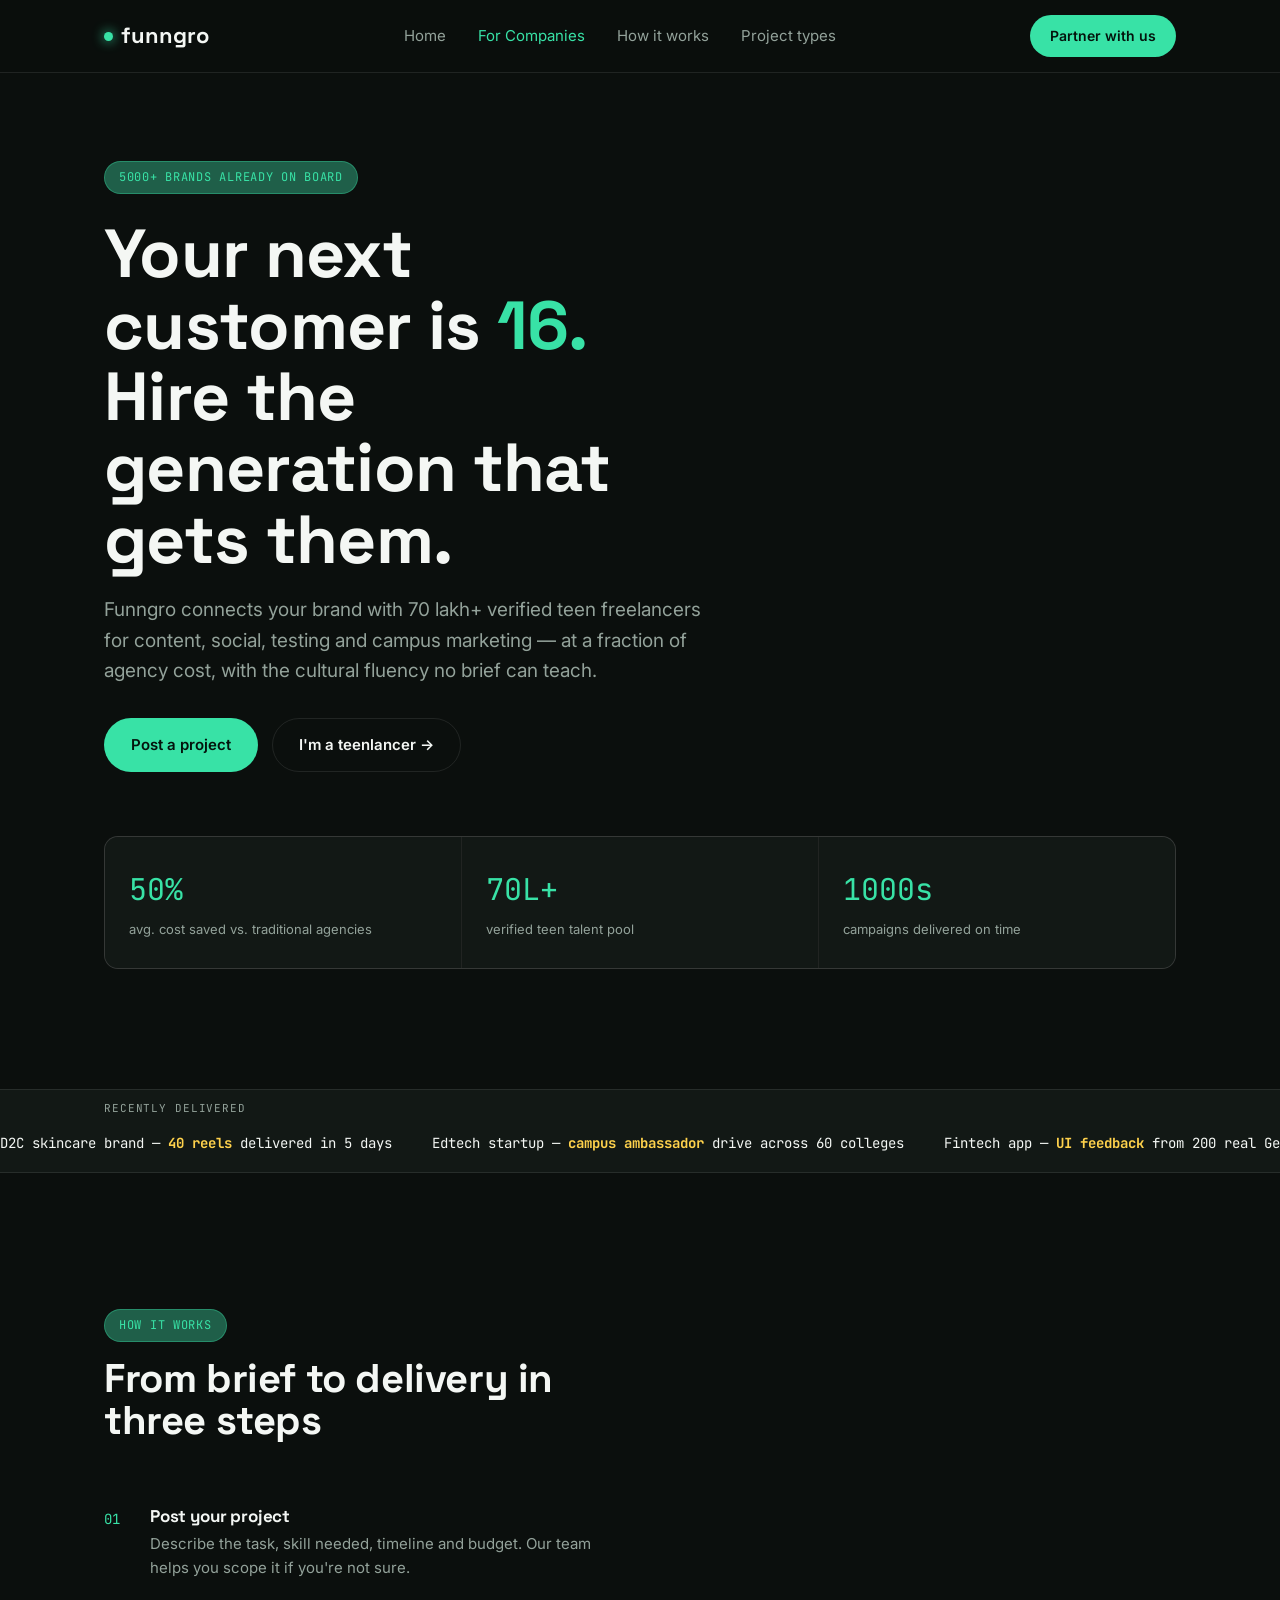
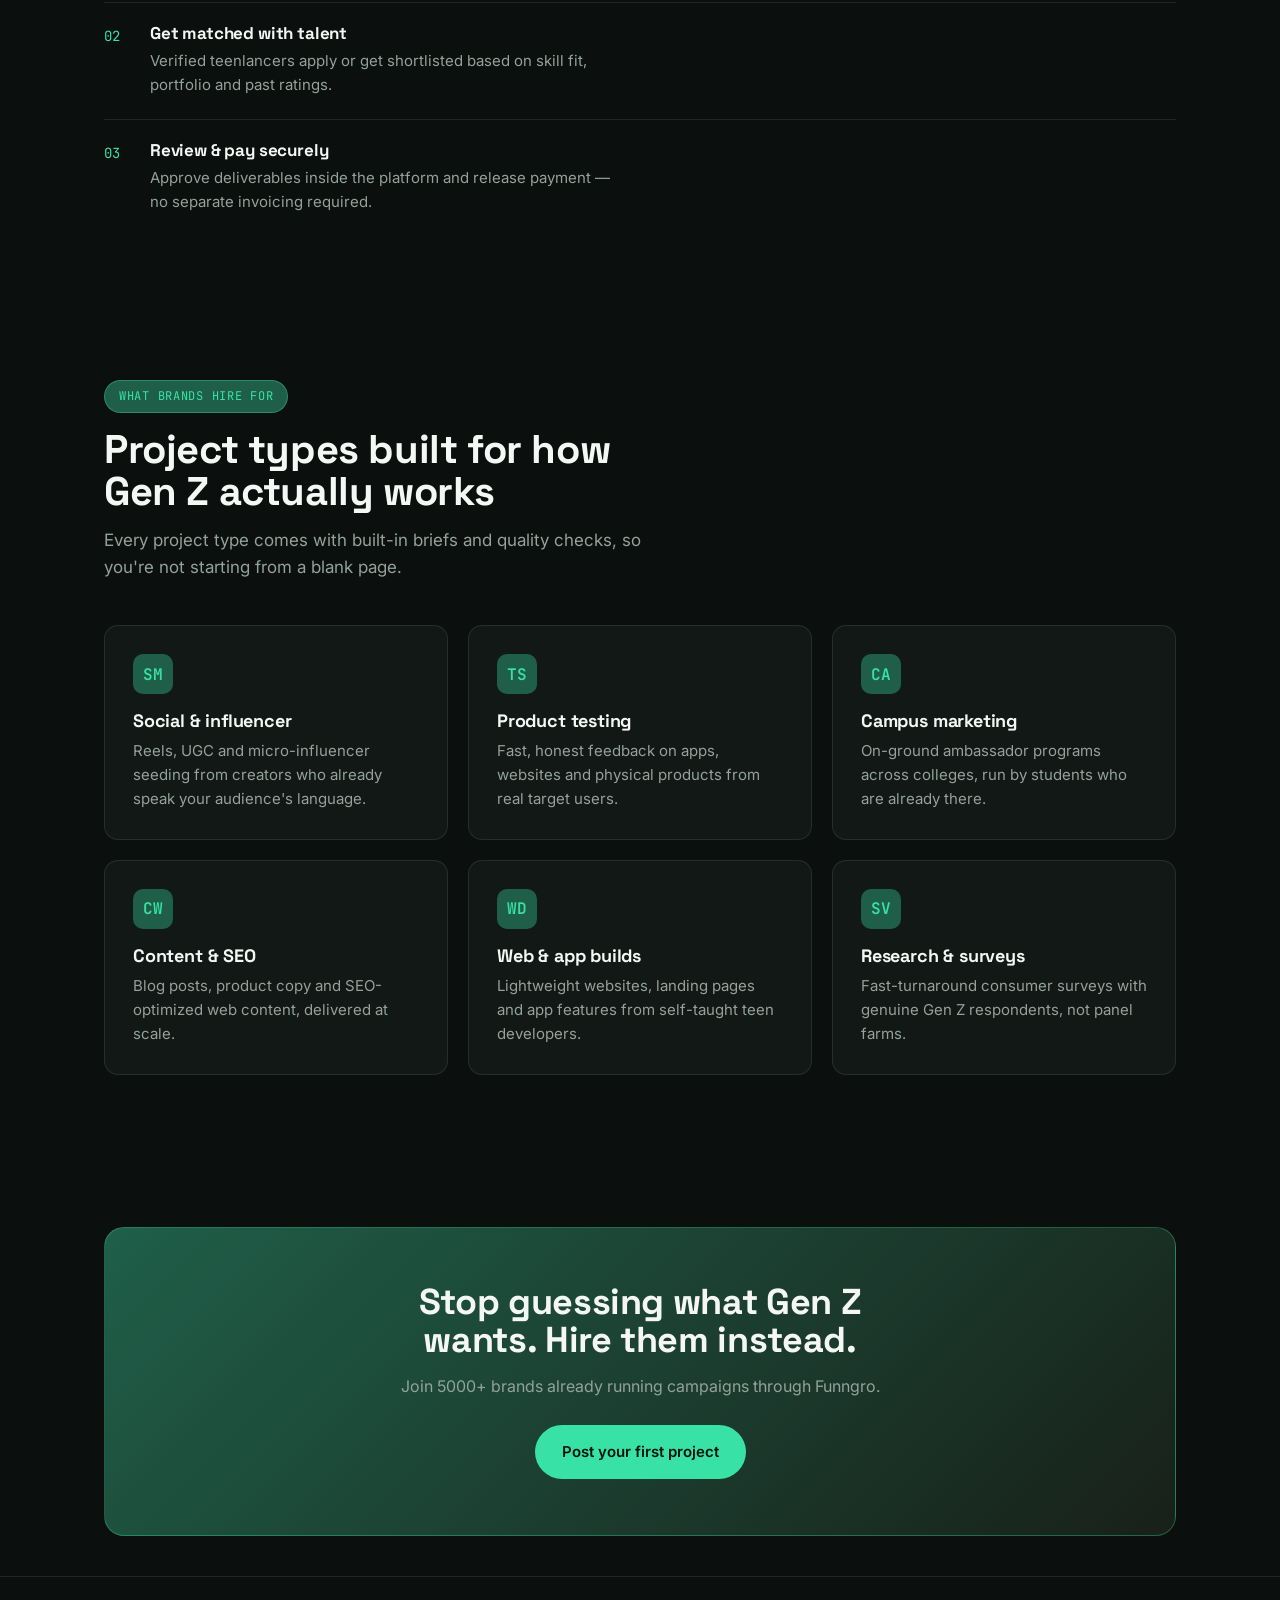
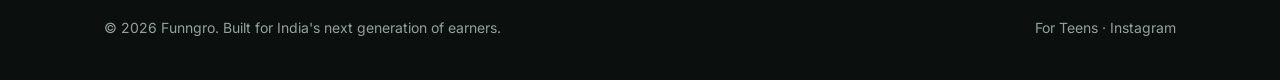
==== companies.html @ 90f95296 "Add files via upload" ====
<!DOCTYPE html>
<html lang="en">
<head>
<meta charset="UTF-8">
<meta name="viewport" content="width=device-width, initial-scale=1.0">
<title>Funngro for Companies — Hire India's Gen Z Teenlancers</title>
<meta name="description" content="Reach India's Gen Z through Funngro's network of 70 lakh+ verified teen freelancers. Cost-effective content, social media, testing and campus marketing at scale.">
<meta name="keywords" content="hire gen z, teen freelancers india, brand campaigns for teens, funngro for companies, teenlancer marketplace">
<link rel="canonical" href="https://funngro.com/company">
<link rel="stylesheet" href="style.css">
</head>
<body>

<nav class="nav">
  <div class="wrap">
    <div class="logo"><span class="dot"></span>funngro</div>
    <div class="nav-links">
      <a href="index.html">Home</a>
      <a href="companies.html" class="active">For Companies</a>
      <a href="#how">How it works</a>
      <a href="#categories">Project types</a>
    </div>
    <a href="#" class="nav-cta">Partner with us</a>
  </div>
</nav>

<header class="hero">
  <div class="wrap">
    <span class="eyebrow">5000+ brands already on board</span>
    <h1>Your next customer is <em>16.</em><br>Hire the generation that gets them.</h1>
    <p class="lede">Funngro connects your brand with 70 lakh+ verified teen freelancers for content, social, testing and campus marketing — at a fraction of agency cost, with the cultural fluency no brief can teach.</p>
    <div class="hero-actions">
      <a href="#" class="btn btn-primary">Post a project</a>
      <a href="index.html" class="btn btn-ghost">I'm a teenlancer →</a>
    </div>

    <div class="stats">
      <div class="stat"><div class="num">50%</div><div class="label">avg. cost saved vs. traditional agencies</div></div>
      <div class="stat"><div class="num">70L+</div><div class="label">verified teen talent pool</div></div>
      <div class="stat"><div class="num">1000s</div><div class="label">campaigns delivered on time</div></div>
    </div>
  </div>
</header>

<section class="ticker-shell">
  <p class="ticker-label wrap">Recently delivered</p>
  <div class="ticker">
    <span>D2C skincare brand — <b>40 reels</b> delivered in 5 days</span>
    <span>Edtech startup — <b>campus ambassador</b> drive across 60 colleges</span>
    <span>Fintech app — <b>UI feedback</b> from 200 real Gen Z testers</span>
    <span>Fashion label — <b>SEO content</b> for 30 product pages</span>
    <span>Gaming app — <b>influencer seeding</b> across 15 micro-creators</span>
    <span>D2C skincare brand — <b>40 reels</b> delivered in 5 days</span>
    <span>Edtech startup — <b>campus ambassador</b> drive across 60 colleges</span>
    <span>Fintech app — <b>UI feedback</b> from 200 real Gen Z testers</span>
    <span>Fashion label — <b>SEO content</b> for 30 product pages</span>
    <span>Gaming app — <b>influencer seeding</b> across 15 micro-creators</span>
  </div>
</section>

<section class="section" id="how">
  <div class="wrap">
    <div class="section-head">
      <span class="eyebrow">How it works</span>
      <h2>From brief to delivery in three steps</h2>
    </div>
    <div class="step">
      <div class="n">01</div>
      <div><h3>Post your project</h3><p>Describe the task, skill needed, timeline and budget. Our team helps you scope it if you're not sure.</p></div>
    </div>
    <div class="step">
      <div class="n">02</div>
      <div><h3>Get matched with talent</h3><p>Verified teenlancers apply or get shortlisted based on skill fit, portfolio and past ratings.</p></div>
    </div>
    <div class="step">
      <div class="n">03</div>
      <div><h3>Review & pay securely</h3><p>Approve deliverables inside the platform and release payment — no separate invoicing required.</p></div>
    </div>
  </div>
</section>

<section class="section" id="categories">
  <div class="wrap">
    <div class="section-head">
      <span class="eyebrow">What brands hire for</span>
      <h2>Project types built for how Gen Z actually works</h2>
      <p>Every project type comes with built-in briefs and quality checks, so you're not starting from a blank page.</p>
    </div>
    <div class="grid-3">
      <div class="card"><div class="icon">SM</div><h3>Social & influencer</h3><p>Reels, UGC and micro-influencer seeding from creators who already speak your audience's language.</p></div>
      <div class="card"><div class="icon">TS</div><h3>Product testing</h3><p>Fast, honest feedback on apps, websites and physical products from real target users.</p></div>
      <div class="card"><div class="icon">CA</div><h3>Campus marketing</h3><p>On-ground ambassador programs across colleges, run by students who are already there.</p></div>
      <div class="card"><div class="icon">CW</div><h3>Content & SEO</h3><p>Blog posts, product copy and SEO-optimized web content, delivered at scale.</p></div>
      <div class="card"><div class="icon">WD</div><h3>Web & app builds</h3><p>Lightweight websites, landing pages and app features from self-taught teen developers.</p></div>
      <div class="card"><div class="icon">SV</div><h3>Research & surveys</h3><p>Fast-turnaround consumer surveys with genuine Gen Z respondents, not panel farms.</p></div>
    </div>
  </div>
</section>

<div class="wrap">
  <div class="cta-band">
    <h2>Stop guessing what Gen Z wants. Hire them instead.</h2>
    <p>Join 5000+ brands already running campaigns through Funngro.</p>
    <a href="#" class="btn btn-primary">Post your first project</a>
  </div>
</div>

<footer>
  <div class="wrap">
    <div>© 2026 Funngro. Built for India's next generation of earners.</div>
    <div><a href="index.html">For Teens</a> · <a href="https://www.instagram.com/funngro/">Instagram</a></div>
  </div>
</footer>

</body>
</html>
---- style.css ----
/* ============================================
   Funngro — Design tokens
   Base: #0B0F0D matches Funngro's own theme-color
   Accents: mint (earn), coral (energy), yellow (highlight)
   ============================================ */

@import url('https://fonts.googleapis.com/css2?family=Space+Grotesk:wght@500;700&family=Inter:wght@400;500;600&family=JetBrains+Mono:wght@500&display=swap');

:root{
  --bg:            #0B0F0D;
  --bg-elev:       #121815;
  --bg-elev-2:     #182019;
  --border:        rgba(255,255,255,0.09);
  --text:          #F4F7F4;
  --text-dim:      #93A29A;

  --mint:          #38E2A6;
  --mint-dim:      #1F5F49;
  --coral:         #FF6B4E;
  --yellow:        #FFD24C;

  --radius:        14px;
  --max:           1120px;
}

*{ box-sizing:border-box; margin:0; padding:0; }

html{ scroll-behavior:smooth; }

body{
  background:var(--bg);
  color:var(--text);
  font-family:'Inter', sans-serif;
  font-size:16px;
  line-height:1.6;
  -webkit-font-smoothing:antialiased;
}

h1,h2,h3, .display{
  font-family:'Space Grotesk', sans-serif;
  font-weight:700;
  letter-spacing:-0.01em;
  line-height:1.05;
}

.mono{
  font-family:'JetBrains Mono', monospace;
}

a{ color:inherit; text-decoration:none; }

img, svg{ display:block; max-width:100%; }

.wrap{
  max-width:var(--max);
  margin:0 auto;
  padding:0 24px;
}

/* focus visibility */
a:focus-visible, button:focus-visible{
  outline:2px solid var(--mint);
  outline-offset:3px;
}

/* -------- Nav -------- */
.nav{
  position:sticky; top:0; z-index:50;
  background:rgba(11,15,13,0.85);
  backdrop-filter:blur(10px);
  border-bottom:1px solid var(--border);
}
.nav .wrap{
  display:flex; align-items:center; justify-content:space-between;
  height:72px;
}
.logo{
  font-family:'Space Grotesk'; font-weight:700; font-size:22px;
  display:flex; align-items:center; gap:8px;
}
.logo .dot{
  width:9px; height:9px; border-radius:50%;
  background:var(--mint);
  box-shadow:0 0 12px var(--mint);
}
.nav-links{ display:flex; gap:32px; font-size:15px; color:var(--text-dim); }
.nav-links a:hover{ color:var(--text); }
.nav-links a.active{ color:var(--mint); }
.nav-cta{
  background:var(--mint); color:#04140D;
  font-weight:600; font-size:14px;
  padding:10px 20px; border-radius:999px;
}

/* -------- Hero -------- */
.hero{ padding:88px 0 56px; position:relative; overflow:hidden; }
.eyebrow{
  display:inline-flex; align-items:center; gap:8px;
  font-family:'JetBrains Mono'; font-size:12px; letter-spacing:0.06em;
  text-transform:uppercase; color:var(--mint);
  background:var(--mint-dim); border:1px solid rgba(56,226,166,0.35);
  padding:6px 14px; border-radius:999px; margin-bottom:24px;
}
.hero h1{
  font-size:clamp(38px, 6vw, 68px);
  max-width:14ch;
}
.hero h1 em{
  font-style:normal; color:var(--mint);
}
.hero p.lede{
  margin-top:20px; max-width:52ch;
  font-size:19px; color:var(--text-dim);
}
.hero-actions{ display:flex; gap:14px; margin-top:32px; flex-wrap:wrap; }
.btn{
  display:inline-flex; align-items:center; gap:8px;
  font-weight:600; font-size:15px;
  padding:14px 26px; border-radius:999px;
  border:1px solid transparent;
}
.btn-primary{ background:var(--mint); color:#04140D; }
.btn-ghost{ border-color:var(--border); color:var(--text); }
.btn-ghost:hover{ border-color:var(--mint); }

/* -------- Stat strip -------- */
.stats{
  display:grid; grid-template-columns:repeat(3,1fr);
  gap:1px; background:var(--border);
  border:1px solid var(--border); border-radius:var(--radius);
  overflow:hidden; margin-top:64px;
}
.stat{ background:var(--bg-elev); padding:28px 24px; }
.stat .num{ font-family:'JetBrains Mono'; font-size:30px; color:var(--mint); }
.stat .label{ font-size:13px; color:var(--text-dim); margin-top:6px; }

/* -------- Ticker (signature element) -------- */
.ticker-shell{
  border-top:1px solid var(--border);
  border-bottom:1px solid var(--border);
  background:var(--bg-elev);
  overflow:hidden; margin:64px 0;
}
.ticker-label{
  font-family:'JetBrains Mono'; font-size:11px; letter-spacing:0.08em;
  color:var(--text-dim); text-transform:uppercase;
  padding:10px 24px 0;
}
.ticker{
  display:flex; gap:40px; white-space:nowrap;
  padding:14px 0 18px;
  animation:scroll 26s linear infinite;
  width:max-content;
}
.ticker span{
  font-family:'JetBrains Mono'; font-size:14px; color:var(--text);
}
.ticker span b{ color:var(--yellow); }
@keyframes scroll{
  from{ transform:translateX(0); }
  to{ transform:translateX(-50%); }
}
@media (prefers-reduced-motion: reduce){
  .ticker{ animation:none; overflow-x:auto; }
}

/* -------- Sections -------- */
.section{ padding:72px 0; }
.section-head{ max-width:56ch; margin-bottom:44px; }
.section-head .eyebrow{ margin-bottom:16px; }
.section-head h2{ font-size:clamp(28px,3.6vw,40px); }
.section-head p{ color:var(--text-dim); margin-top:14px; font-size:17px; }

.grid-3{ display:grid; grid-template-columns:repeat(3,1fr); gap:20px; }
.grid-2{ display:grid; grid-template-columns:repeat(2,1fr); gap:20px; }

.card{
  background:var(--bg-elev);
  border:1px solid var(--border);
  border-radius:var(--radius);
  padding:28px;
}
.card .icon{
  width:40px; height:40px; border-radius:10px;
  background:var(--mint-dim); color:var(--mint);
  display:flex; align-items:center; justify-content:center;
  font-family:'JetBrains Mono'; font-weight:600; margin-bottom:18px;
}
.card h3{ font-size:18px; margin-bottom:8px; }
.card p{ color:var(--text-dim); font-size:15px; }

.step{
  display:flex; gap:18px; padding:22px 0;
  border-bottom:1px solid var(--border);
}
.step:last-child{ border-bottom:none; }
.step .n{
  font-family:'JetBrains Mono'; color:var(--mint);
  font-size:14px; min-width:28px;
}
.step h3{ font-size:17px; margin-bottom:6px; }
.step p{ color:var(--text-dim); font-size:15px; max-width:52ch; }

.cta-band{
  background:linear-gradient(135deg, var(--mint-dim), var(--bg-elev-2));
  border:1px solid rgba(56,226,166,0.3);
  border-radius:20px;
  padding:56px 40px;
  text-align:center;
  margin:80px 0 40px;
}
.cta-band h2{ font-size:clamp(26px,3.4vw,36px); max-width:22ch; margin:0 auto; }
.cta-band p{ color:var(--text-dim); margin-top:14px; }
.cta-band .btn{ margin-top:26px; }

footer{
  border-top:1px solid var(--border);
  padding:40px 0; color:var(--text-dim); font-size:14px;
}
footer .wrap{ display:flex; justify-content:space-between; flex-wrap:wrap; gap:16px; }
footer a:hover{ color:var(--mint); }

@media (max-width:800px){
  .nav-links{ display:none; }
  .stats{ grid-template-columns:1fr; }
  .grid-3{ grid-template-columns:1fr; }
  .grid-2{ grid-template-columns:1fr; }
  footer .wrap{ flex-direction:column; }
}
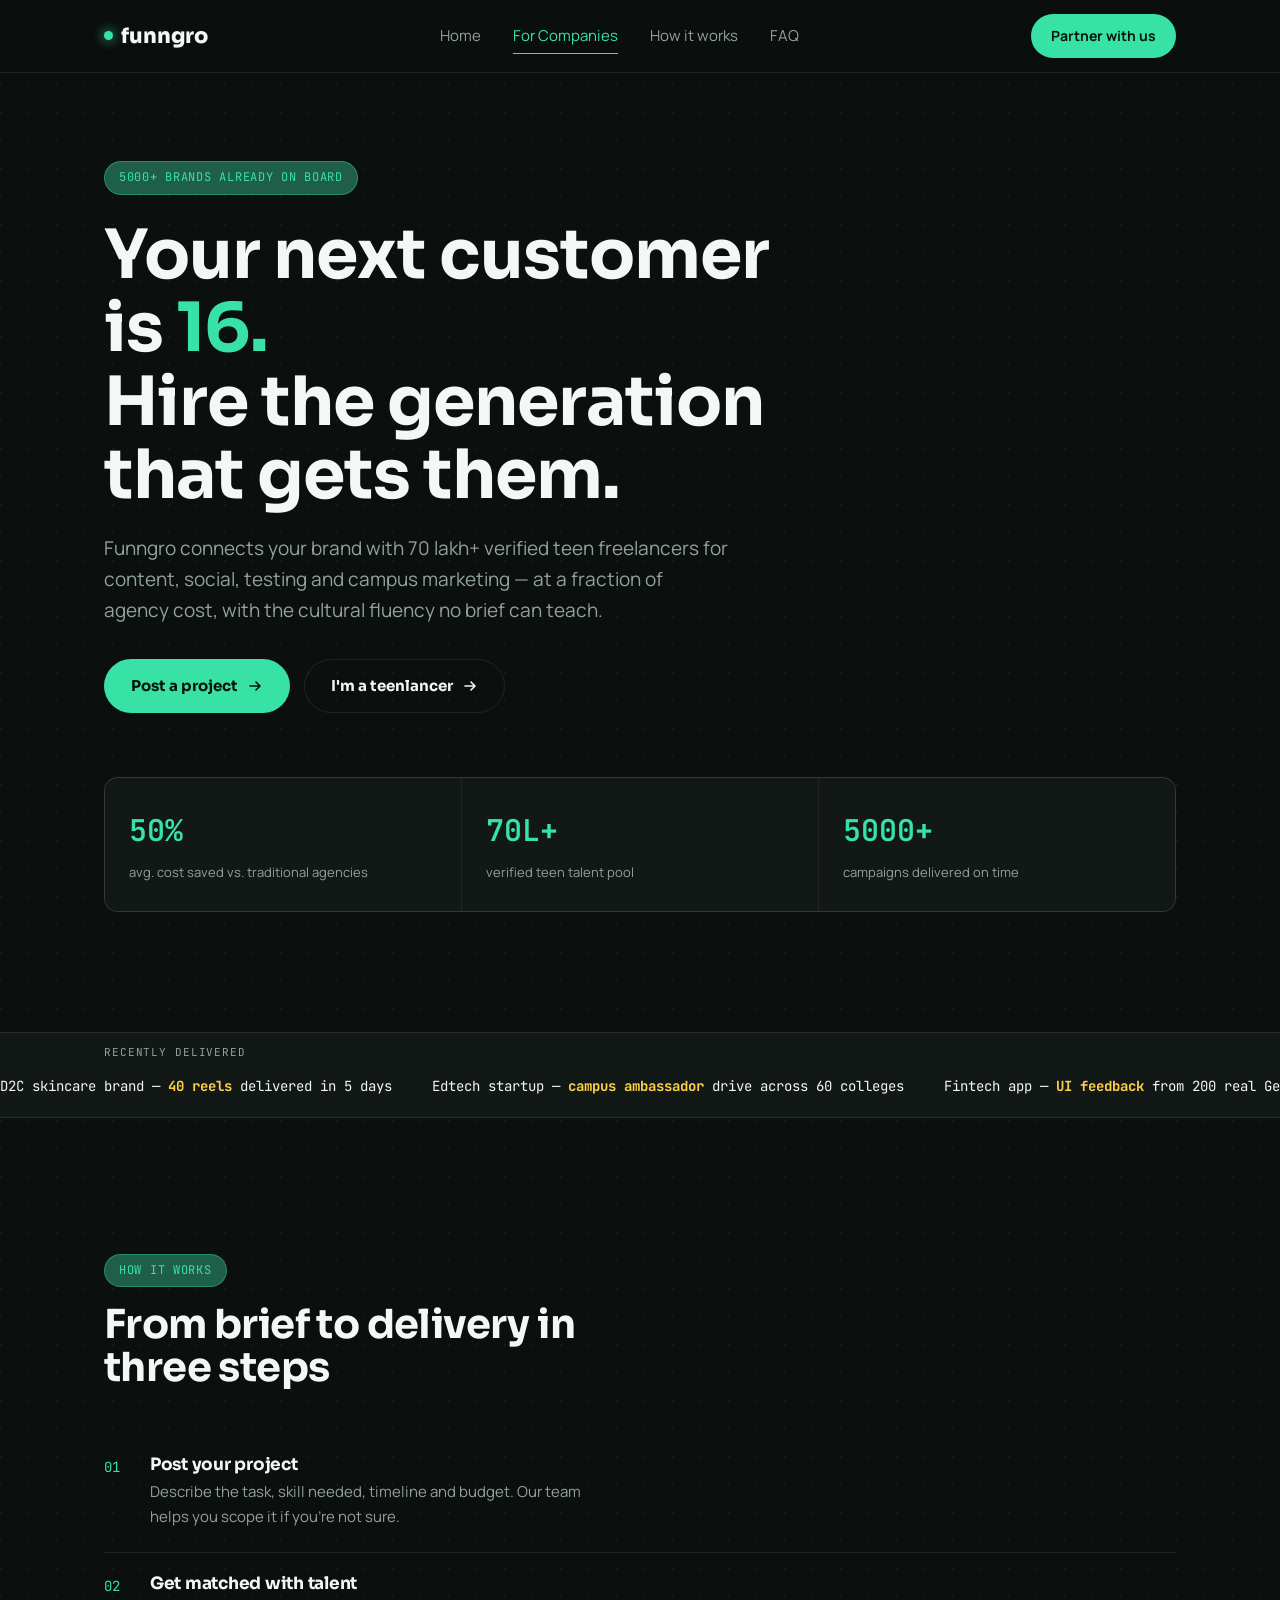
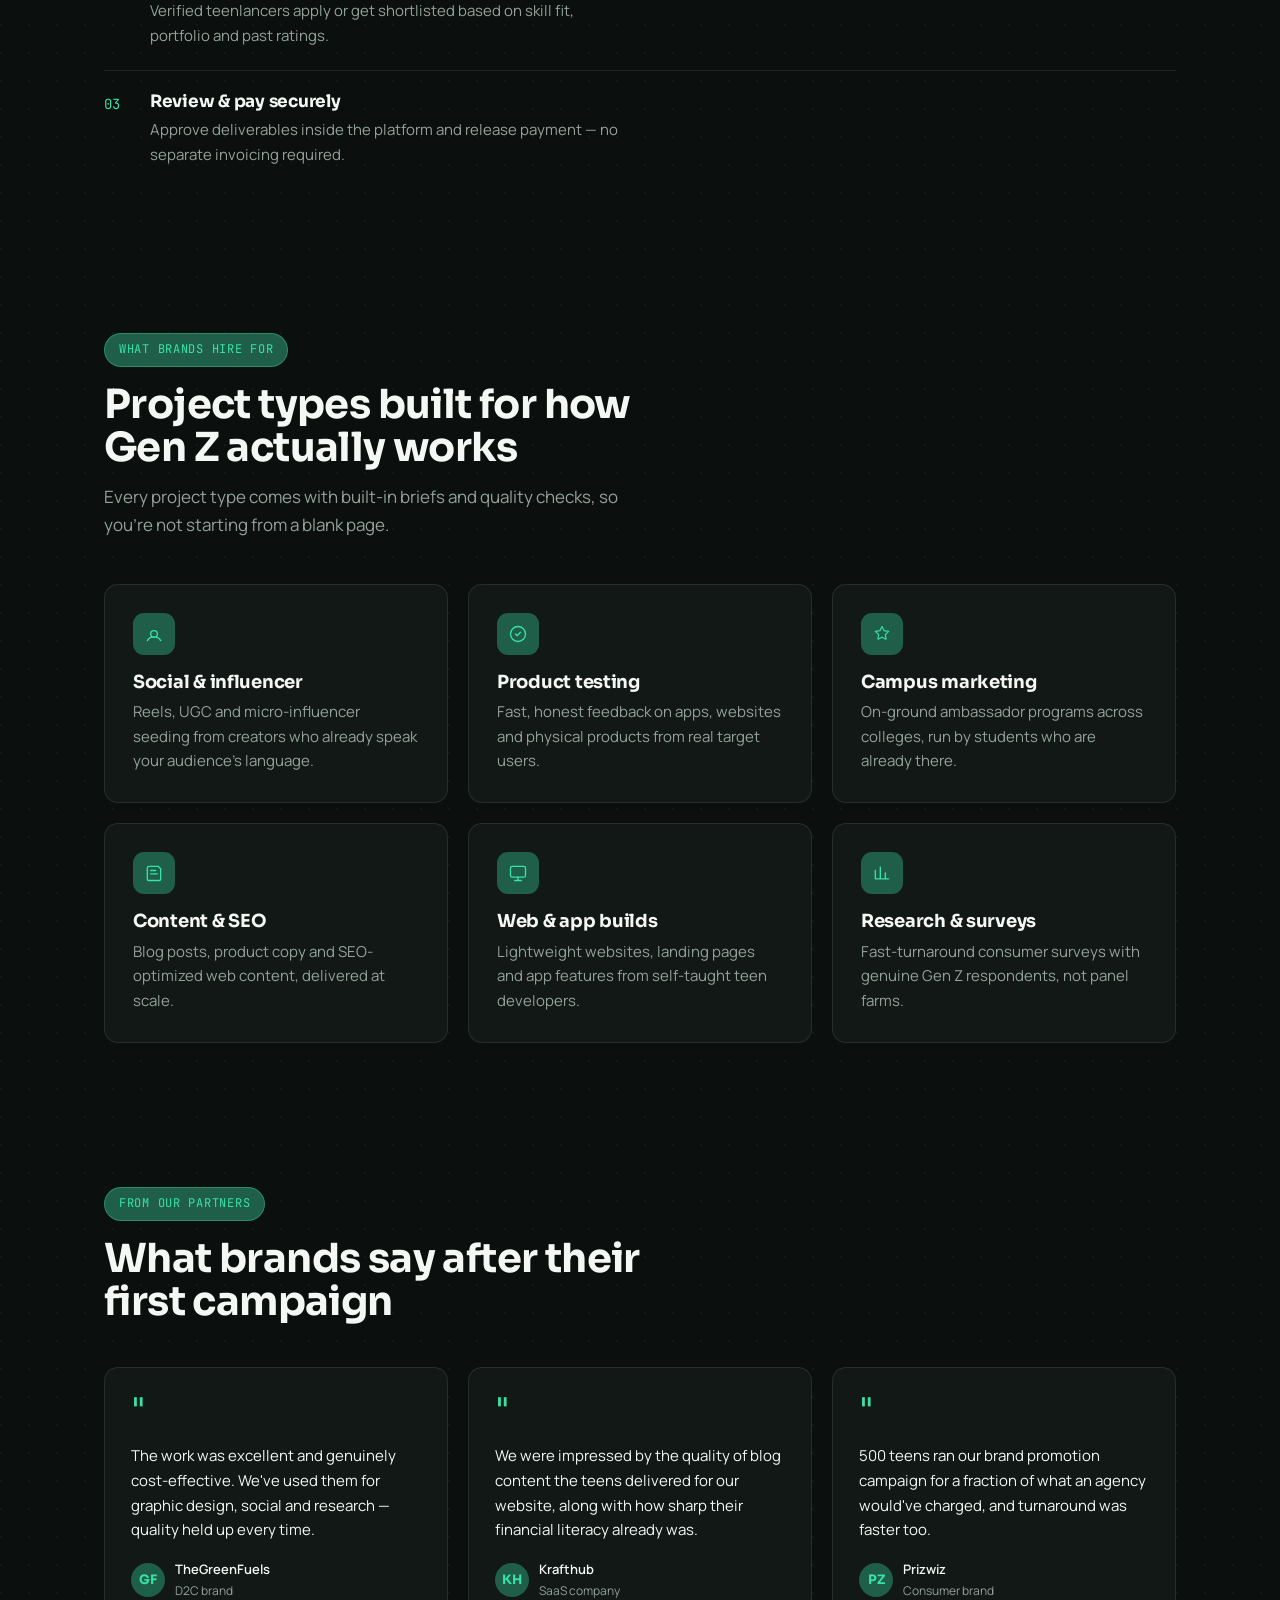
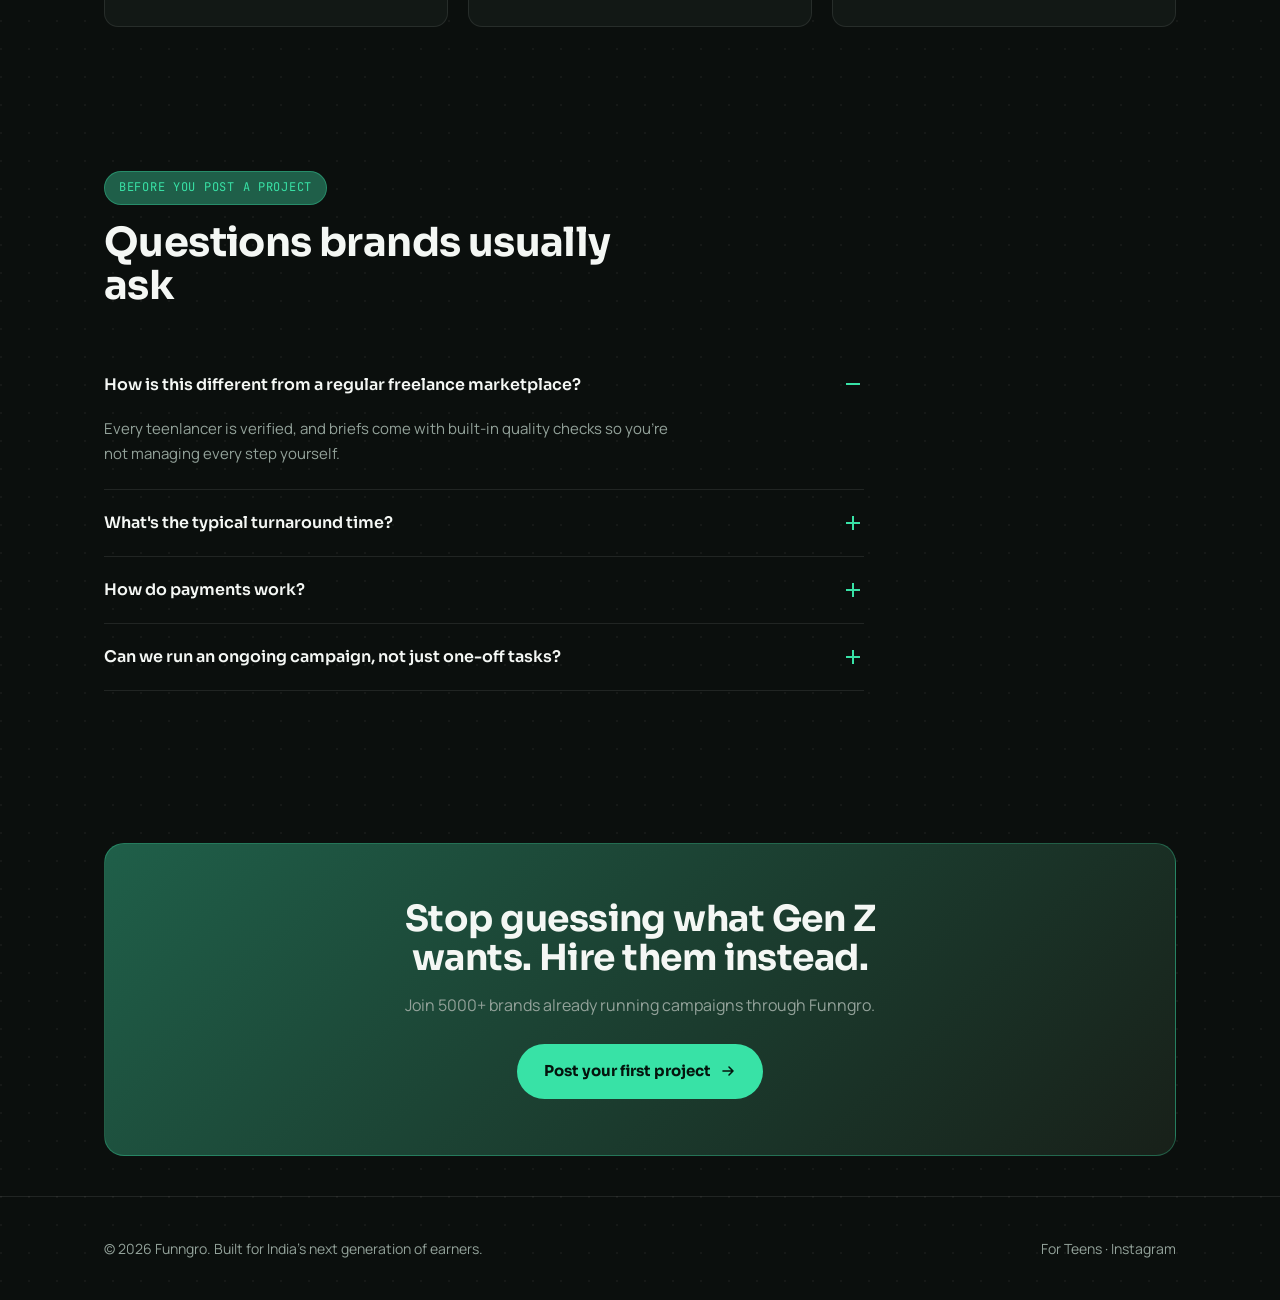
==== commit dd7ff75d: "Add files via upload" ====
--- a/companies.html
+++ b/companies.html
@@ -18,26 +18,35 @@
       <a href="index.html">Home</a>
       <a href="companies.html" class="active">For Companies</a>
       <a href="#how">How it works</a>
-      <a href="#categories">Project types</a>
+      <a href="#faq">FAQ</a>
     </div>
-    <a href="#" class="nav-cta">Partner with us</a>
+    <div style="display:flex; align-items:center; gap:6px;">
+      <a href="#" class="nav-cta">Partner with us</a>
+      <button class="nav-toggle" aria-label="Toggle menu" aria-expanded="false"><span></span><span></span><span></span></button>
+    </div>
+  </div>
+  <div class="nav-mobile">
+    <a href="index.html">Home</a>
+    <a href="companies.html" class="active">For Companies</a>
+    <a href="#how">How it works</a>
+    <a href="#faq">FAQ</a>
   </div>
 </nav>
 
 <header class="hero">
   <div class="wrap">
-    <span class="eyebrow">5000+ brands already on board</span>
-    <h1>Your next customer is <em>16.</em><br>Hire the generation that gets them.</h1>
-    <p class="lede">Funngro connects your brand with 70 lakh+ verified teen freelancers for content, social, testing and campus marketing — at a fraction of agency cost, with the cultural fluency no brief can teach.</p>
-    <div class="hero-actions">
-      <a href="#" class="btn btn-primary">Post a project</a>
-      <a href="index.html" class="btn btn-ghost">I'm a teenlancer →</a>
+    <span class="eyebrow reveal in">5000+ brands already on board</span>
+    <h1 class="reveal in">Your next customer is <em>16.</em><br>Hire the generation that gets them.</h1>
+    <p class="lede reveal in">Funngro connects your brand with 70 lakh+ verified teen freelancers for content, social, testing and campus marketing — at a fraction of agency cost, with the cultural fluency no brief can teach.</p>
+    <div class="hero-actions reveal in">
+      <a href="#" class="btn btn-primary">Post a project <svg viewBox="0 0 16 16" fill="none"><path d="M3 8h10M9 4l4 4-4 4" stroke="currentColor" stroke-width="1.6" stroke-linecap="round" stroke-linejoin="round"/></svg></a>
+      <a href="index.html" class="btn btn-ghost">I'm a teenlancer <svg viewBox="0 0 16 16" fill="none"><path d="M3 8h10M9 4l4 4-4 4" stroke="currentColor" stroke-width="1.6" stroke-linecap="round" stroke-linejoin="round"/></svg></a>
     </div>
 
-    <div class="stats">
-      <div class="stat"><div class="num">50%</div><div class="label">avg. cost saved vs. traditional agencies</div></div>
-      <div class="stat"><div class="num">70L+</div><div class="label">verified teen talent pool</div></div>
-      <div class="stat"><div class="num">1000s</div><div class="label">campaigns delivered on time</div></div>
+    <div class="stats reveal">
+      <div class="stat"><div class="num"><span data-count="50">0</span>%</div><div class="label">avg. cost saved vs. traditional agencies</div></div>
+      <div class="stat"><div class="num"><span data-count="70">0</span>L+</div><div class="label">verified teen talent pool</div></div>
+      <div class="stat"><div class="num"><span data-count="5000">0</span>+</div><div class="label">campaigns delivered on time</div></div>
     </div>
   </div>
 </header>
@@ -60,19 +69,19 @@
 
 <section class="section" id="how">
   <div class="wrap">
-    <div class="section-head">
+    <div class="section-head reveal">
       <span class="eyebrow">How it works</span>
       <h2>From brief to delivery in three steps</h2>
     </div>
-    <div class="step">
+    <div class="step reveal">
       <div class="n">01</div>
       <div><h3>Post your project</h3><p>Describe the task, skill needed, timeline and budget. Our team helps you scope it if you're not sure.</p></div>
     </div>
-    <div class="step">
+    <div class="step reveal">
       <div class="n">02</div>
       <div><h3>Get matched with talent</h3><p>Verified teenlancers apply or get shortlisted based on skill fit, portfolio and past ratings.</p></div>
     </div>
-    <div class="step">
+    <div class="step reveal">
       <div class="n">03</div>
       <div><h3>Review & pay securely</h3><p>Approve deliverables inside the platform and release payment — no separate invoicing required.</p></div>
     </div>
@@ -81,27 +90,98 @@
 
 <section class="section" id="categories">
   <div class="wrap">
-    <div class="section-head">
+    <div class="section-head reveal">
       <span class="eyebrow">What brands hire for</span>
       <h2>Project types built for how Gen Z actually works</h2>
       <p>Every project type comes with built-in briefs and quality checks, so you're not starting from a blank page.</p>
     </div>
     <div class="grid-3">
-      <div class="card"><div class="icon">SM</div><h3>Social & influencer</h3><p>Reels, UGC and micro-influencer seeding from creators who already speak your audience's language.</p></div>
-      <div class="card"><div class="icon">TS</div><h3>Product testing</h3><p>Fast, honest feedback on apps, websites and physical products from real target users.</p></div>
-      <div class="card"><div class="icon">CA</div><h3>Campus marketing</h3><p>On-ground ambassador programs across colleges, run by students who are already there.</p></div>
-      <div class="card"><div class="icon">CW</div><h3>Content & SEO</h3><p>Blog posts, product copy and SEO-optimized web content, delivered at scale.</p></div>
-      <div class="card"><div class="icon">WD</div><h3>Web & app builds</h3><p>Lightweight websites, landing pages and app features from self-taught teen developers.</p></div>
-      <div class="card"><div class="icon">SV</div><h3>Research & surveys</h3><p>Fast-turnaround consumer surveys with genuine Gen Z respondents, not panel farms.</p></div>
+      <div class="card reveal">
+        <div class="icon"><svg viewBox="0 0 24 24" fill="none"><path d="M8 12a4 4 0 118 0 4 4 0 01-8 0zM4 20c1.5-3 4-4.5 8-4.5s6.5 1.5 8 4.5" stroke="currentColor" stroke-width="1.6" stroke-linecap="round" stroke-linejoin="round"/></svg></div>
+        <h3>Social & influencer</h3><p>Reels, UGC and micro-influencer seeding from creators who already speak your audience's language.</p>
+      </div>
+      <div class="card reveal">
+        <div class="icon"><svg viewBox="0 0 24 24" fill="none"><path d="M9 12l2 2 4-4" stroke="currentColor" stroke-width="1.6" stroke-linecap="round" stroke-linejoin="round"/><circle cx="12" cy="12" r="9" stroke="currentColor" stroke-width="1.6"/></svg></div>
+        <h3>Product testing</h3><p>Fast, honest feedback on apps, websites and physical products from real target users.</p>
+      </div>
+      <div class="card reveal">
+        <div class="icon"><svg viewBox="0 0 24 24" fill="none"><path d="M12 3l2.5 5 5.5.8-4 4 .9 5.4L12 15.8 7.1 18.2 8 12.8l-4-4 5.5-.8L12 3z" stroke="currentColor" stroke-width="1.4" stroke-linejoin="round"/></svg></div>
+        <h3>Campus marketing</h3><p>On-ground ambassador programs across colleges, run by students who are already there.</p>
+      </div>
+      <div class="card reveal">
+        <div class="icon"><svg viewBox="0 0 24 24" fill="none"><path d="M4 19.5V6a2 2 0 012-2h11l3 3v12.5a1.5 1.5 0 01-1.5 1.5H5.5A1.5 1.5 0 014 19.5z" stroke="currentColor" stroke-width="1.6" stroke-linejoin="round"/><path d="M8 9h6M8 13h8" stroke="currentColor" stroke-width="1.6" stroke-linecap="round"/></svg></div>
+        <h3>Content & SEO</h3><p>Blog posts, product copy and SEO-optimized web content, delivered at scale.</p>
+      </div>
+      <div class="card reveal">
+        <div class="icon"><svg viewBox="0 0 24 24" fill="none"><rect x="3" y="4" width="18" height="13" rx="2" stroke="currentColor" stroke-width="1.6"/><path d="M8 21h8M12 17v4" stroke="currentColor" stroke-width="1.6" stroke-linecap="round"/></svg></div>
+        <h3>Web & app builds</h3><p>Lightweight websites, landing pages and app features from self-taught teen developers.</p>
+      </div>
+      <div class="card reveal">
+        <div class="icon"><svg viewBox="0 0 24 24" fill="none"><path d="M4 19V9M10 19V5M16 19v-7M20 19H4" stroke="currentColor" stroke-width="1.6" stroke-linecap="round" stroke-linejoin="round"/></svg></div>
+        <h3>Research & surveys</h3><p>Fast-turnaround consumer surveys with genuine Gen Z respondents, not panel farms.</p>
+      </div>
+    </div>
+  </div>
+</section>
+
+<section class="section" id="testimonials">
+  <div class="wrap">
+    <div class="section-head reveal">
+      <span class="eyebrow">From our partners</span>
+      <h2>What brands say after their first campaign</h2>
+    </div>
+    <div class="grid-3">
+      <div class="testimonial reveal">
+        <div class="quote-mark">"</div>
+        <p class="msg">The work was excellent and genuinely cost-effective. We've used them for graphic design, social and research — quality held up every time.</p>
+        <div class="who"><div class="avatar">GF</div><div><div class="name">TheGreenFuels</div><div class="role">D2C brand</div></div></div>
+      </div>
+      <div class="testimonial reveal">
+        <div class="quote-mark">"</div>
+        <p class="msg">We were impressed by the quality of blog content the teens delivered for our website, along with how sharp their financial literacy already was.</p>
+        <div class="who"><div class="avatar">KH</div><div><div class="name">Krafthub</div><div class="role">SaaS company</div></div></div>
+      </div>
+      <div class="testimonial reveal">
+        <div class="quote-mark">"</div>
+        <p class="msg">500 teens ran our brand promotion campaign for a fraction of what an agency would've charged, and turnaround was faster too.</p>
+        <div class="who"><div class="avatar">PZ</div><div><div class="name">Prizwiz</div><div class="role">Consumer brand</div></div></div>
+      </div>
+    </div>
+  </div>
+</section>
+
+<section class="section" id="faq">
+  <div class="wrap">
+    <div class="section-head reveal">
+      <span class="eyebrow">Before you post a project</span>
+      <h2>Questions brands usually ask</h2>
+    </div>
+    <div style="max-width:760px;" class="reveal">
+      <div class="faq-item open">
+        <button class="faq-q" aria-expanded="true">How is this different from a regular freelance marketplace?<span class="plus"></span></button>
+        <div class="faq-a"><p>Every teenlancer is verified, and briefs come with built-in quality checks so you're not managing every step yourself.</p></div>
+      </div>
+      <div class="faq-item">
+        <button class="faq-q" aria-expanded="false">What's the typical turnaround time?<span class="plus"></span></button>
+        <div class="faq-a"><p>Most content and social campaigns are delivered within 3–7 days depending on scope, shown upfront when you post a project.</p></div>
+      </div>
+      <div class="faq-item">
+        <button class="faq-q" aria-expanded="false">How do payments work?<span class="plus"></span></button>
+        <div class="faq-a"><p>You review deliverables inside the platform and release payment directly — no separate invoicing process.</p></div>
+      </div>
+      <div class="faq-item">
+        <button class="faq-q" aria-expanded="false">Can we run an ongoing campaign, not just one-off tasks?<span class="plus"></span></button>
+        <div class="faq-a"><p>Yes — campus ambassador drives and recurring content programs are some of the most common project types on Funngro.</p></div>
+      </div>
     </div>
   </div>
 </section>
 
 <div class="wrap">
-  <div class="cta-band">
+  <div class="cta-band reveal">
     <h2>Stop guessing what Gen Z wants. Hire them instead.</h2>
     <p>Join 5000+ brands already running campaigns through Funngro.</p>
-    <a href="#" class="btn btn-primary">Post your first project</a>
+    <a href="#" class="btn btn-primary">Post your first project <svg viewBox="0 0 16 16" fill="none"><path d="M3 8h10M9 4l4 4-4 4" stroke="currentColor" stroke-width="1.6" stroke-linecap="round" stroke-linejoin="round"/></svg></a>
   </div>
 </div>
 
@@ -112,5 +192,6 @@
   </div>
 </footer>
 
+<script src="app.js"></script>
 </body>
 </html>
--- a/style.css
+++ b/style.css
@@ -1,10 +1,12 @@
 /* ============================================
    Funngro — Design tokens
-   Base: #0B0F0D matches Funngro's own theme-color
-   Accents: mint (earn), coral (energy), yellow (highlight)
+   Theme kept as-is per project brief: dark base
+   (#0B0F0D — Funngro's own theme-color) + mint/
+   coral/yellow accent system. Typography, texture,
+   iconography and interaction depth taken further.
    ============================================ */
 
-@import url('https://fonts.googleapis.com/css2?family=Space+Grotesk:wght@500;700&family=Inter:wght@400;500;600&family=JetBrains+Mono:wght@500&display=swap');
+@import url('https://fonts.googleapis.com/css2?family=Sora:wght@400;600;700;800&family=Manrope:wght@400;500;600;700&family=JetBrains+Mono:wght@400;500;600&display=swap');
 
 :root{
   --bg:            #0B0F0D;
@@ -21,6 +23,7 @@
 
   --radius:        14px;
   --max:           1120px;
+  --ease:          cubic-bezier(.16,.84,.44,1);
 }
 
 *{ box-sizing:border-box; margin:0; padding:0; }
@@ -28,19 +31,21 @@
 html{ scroll-behavior:smooth; }
 
 body{
-  background:var(--bg);
+  background:
+    radial-gradient(circle at 1px 1px, rgba(255,255,255,0.045) 1px, transparent 0) 0 0/28px 28px,
+    var(--bg);
   color:var(--text);
-  font-family:'Inter', sans-serif;
+  font-family:'Manrope', sans-serif;
   font-size:16px;
-  line-height:1.6;
+  line-height:1.65;
   -webkit-font-smoothing:antialiased;
 }
 
 h1,h2,h3, .display{
-  font-family:'Space Grotesk', sans-serif;
+  font-family:'Sora', sans-serif;
   font-weight:700;
-  letter-spacing:-0.01em;
-  line-height:1.05;
+  letter-spacing:-0.015em;
+  line-height:1.08;
 }
 
 .mono{
@@ -61,6 +66,16 @@
 a:focus-visible, button:focus-visible{
   outline:2px solid var(--mint);
   outline-offset:3px;
+}
+
+/* scroll-reveal (JS toggles .in) */
+.reveal{
+  opacity:0; transform:translateY(18px);
+  transition:opacity .7s var(--ease), transform .7s var(--ease);
+}
+.reveal.in{ opacity:1; transform:none; }
+@media (prefers-reduced-motion: reduce){
+  .reveal{ opacity:1; transform:none; transition:none; }
 }
 
 /* -------- Nav -------- */
@@ -75,7 +90,7 @@
   height:72px;
 }
 .logo{
-  font-family:'Space Grotesk'; font-weight:700; font-size:22px;
+  font-family:'Sora'; font-weight:800; font-size:21px;
   display:flex; align-items:center; gap:8px;
 }
 .logo .dot{
@@ -84,13 +99,47 @@
   box-shadow:0 0 12px var(--mint);
 }
 .nav-links{ display:flex; gap:32px; font-size:15px; color:var(--text-dim); }
+.nav-links a{ position:relative; padding:4px 0; }
+.nav-links a::after{
+  content:""; position:absolute; left:0; right:100%; bottom:-2px; height:1px;
+  background:var(--mint); transition:right .3s var(--ease);
+}
 .nav-links a:hover{ color:var(--text); }
+.nav-links a:hover::after{ right:0; }
 .nav-links a.active{ color:var(--mint); }
+.nav-links a.active::after{ right:0; }
 .nav-cta{
   background:var(--mint); color:#04140D;
-  font-weight:600; font-size:14px;
+  font-weight:700; font-size:14px;
   padding:10px 20px; border-radius:999px;
-}
+  transition:transform .25s var(--ease), box-shadow .25s var(--ease);
+}
+.nav-cta:hover{ transform:translateY(-1px); box-shadow:0 6px 20px rgba(56,226,166,0.35); }
+
+/* mobile hamburger */
+.nav-toggle{
+  display:none; flex-direction:column; gap:5px;
+  background:none; border:none; cursor:pointer; padding:8px;
+}
+.nav-toggle span{
+  width:22px; height:2px; background:var(--text);
+  transition:transform .3s var(--ease), opacity .3s var(--ease);
+}
+.nav-toggle.open span:nth-child(1){ transform:translateY(7px) rotate(45deg); }
+.nav-toggle.open span:nth-child(2){ opacity:0; }
+.nav-toggle.open span:nth-child(3){ transform:translateY(-7px) rotate(-45deg); }
+
+.nav-mobile{
+  display:none; flex-direction:column; gap:2px;
+  border-top:1px solid var(--border);
+  background:var(--bg-elev);
+}
+.nav-mobile.open{ display:flex; }
+.nav-mobile a{
+  padding:16px 24px; font-size:15px; color:var(--text-dim);
+  border-bottom:1px solid var(--border);
+}
+.nav-mobile a.active{ color:var(--mint); }
 
 /* -------- Hero -------- */
 .hero{ padding:88px 0 56px; position:relative; overflow:hidden; }
@@ -114,14 +163,19 @@
 }
 .hero-actions{ display:flex; gap:14px; margin-top:32px; flex-wrap:wrap; }
 .btn{
-  display:inline-flex; align-items:center; gap:8px;
-  font-weight:600; font-size:15px;
+  display:inline-flex; align-items:center; gap:9px;
+  font-weight:700; font-size:15px; font-family:'Sora';
   padding:14px 26px; border-radius:999px;
   border:1px solid transparent;
-}
+  transition:transform .25s var(--ease), box-shadow .25s var(--ease), border-color .25s var(--ease);
+}
+.btn svg{ width:16px; height:16px; transition:transform .25s var(--ease); }
 .btn-primary{ background:var(--mint); color:#04140D; }
+.btn-primary:hover{ transform:translateY(-2px); box-shadow:0 10px 28px rgba(56,226,166,0.32); }
+.btn-primary:hover svg{ transform:translateX(3px); }
 .btn-ghost{ border-color:var(--border); color:var(--text); }
-.btn-ghost:hover{ border-color:var(--mint); }
+.btn-ghost:hover{ border-color:var(--mint); color:var(--mint); }
+.btn-ghost:hover svg{ transform:translateX(3px); }
 
 /* -------- Stat strip -------- */
 .stats{
@@ -130,8 +184,9 @@
   border:1px solid var(--border); border-radius:var(--radius);
   overflow:hidden; margin-top:64px;
 }
-.stat{ background:var(--bg-elev); padding:28px 24px; }
-.stat .num{ font-family:'JetBrains Mono'; font-size:30px; color:var(--mint); }
+.stat{ background:var(--bg-elev); padding:28px 24px; transition:background .25s; }
+.stat:hover{ background:var(--bg-elev-2); }
+.stat .num{ font-family:'JetBrains Mono'; font-size:30px; color:var(--mint); font-weight:600; }
 .stat .label{ font-size:13px; color:var(--text-dim); margin-top:6px; }
 
 /* -------- Ticker (signature element) -------- */
@@ -179,13 +234,22 @@
   border:1px solid var(--border);
   border-radius:var(--radius);
   padding:28px;
+  transition:transform .3s var(--ease), border-color .3s var(--ease), background .3s var(--ease);
+}
+.card:hover{
+  transform:translateY(-4px);
+  border-color:rgba(56,226,166,0.4);
+  background:var(--bg-elev-2);
 }
 .card .icon{
-  width:40px; height:40px; border-radius:10px;
+  width:42px; height:42px; border-radius:11px;
   background:var(--mint-dim); color:var(--mint);
   display:flex; align-items:center; justify-content:center;
-  font-family:'JetBrains Mono'; font-weight:600; margin-bottom:18px;
-}
+  margin-bottom:18px;
+  transition:background .3s, color .3s;
+}
+.card .icon svg{ width:20px; height:20px; }
+.card:hover .icon{ background:var(--mint); color:#04140D; }
 .card h3{ font-size:18px; margin-bottom:8px; }
 .card p{ color:var(--text-dim); font-size:15px; }
 
@@ -200,6 +264,56 @@
 }
 .step h3{ font-size:17px; margin-bottom:6px; }
 .step p{ color:var(--text-dim); font-size:15px; max-width:52ch; }
+
+/* -------- Testimonials -------- */
+.testimonial{
+  background:var(--bg-elev);
+  border:1px solid var(--border);
+  border-radius:var(--radius);
+  padding:26px;
+  display:flex; flex-direction:column; gap:16px;
+}
+.testimonial .quote-mark{
+  font-family:'Sora'; font-size:34px; color:var(--mint); line-height:1;
+}
+.testimonial p.msg{ font-size:15px; color:var(--text); }
+.testimonial .who{ display:flex; align-items:center; gap:10px; margin-top:auto; }
+.testimonial .avatar{
+  width:34px; height:34px; border-radius:50%;
+  background:var(--mint-dim); color:var(--mint);
+  display:flex; align-items:center; justify-content:center;
+  font-family:'Sora'; font-weight:700; font-size:13px;
+}
+.testimonial .name{ font-size:13px; font-weight:600; }
+.testimonial .role{ font-size:12px; color:var(--text-dim); }
+
+/* -------- FAQ accordion -------- */
+.faq-item{
+  border-bottom:1px solid var(--border);
+}
+.faq-q{
+  width:100%; background:none; border:none; text-align:left;
+  display:flex; align-items:center; justify-content:space-between; gap:16px;
+  padding:22px 0; cursor:pointer; color:var(--text);
+  font-family:'Sora'; font-weight:600; font-size:16px;
+}
+.faq-q .plus{
+  flex-shrink:0; width:22px; height:22px; position:relative;
+}
+.faq-q .plus::before, .faq-q .plus::after{
+  content:""; position:absolute; background:var(--mint);
+  top:50%; left:50%; transform:translate(-50%,-50%);
+  transition:transform .3s var(--ease);
+}
+.faq-q .plus::before{ width:14px; height:2px; }
+.faq-q .plus::after{ width:2px; height:14px; }
+.faq-item.open .plus::after{ transform:translate(-50%,-50%) rotate(90deg); opacity:0; }
+.faq-a{
+  max-height:0; overflow:hidden;
+  transition:max-height .35s var(--ease);
+}
+.faq-a p{ color:var(--text-dim); font-size:15px; padding-bottom:22px; max-width:64ch; }
+.faq-item.open .faq-a{ max-height:200px; }
 
 .cta-band{
   background:linear-gradient(135deg, var(--mint-dim), var(--bg-elev-2));
@@ -222,6 +336,7 @@
 
 @media (max-width:800px){
   .nav-links{ display:none; }
+  .nav-toggle{ display:flex; }
   .stats{ grid-template-columns:1fr; }
   .grid-3{ grid-template-columns:1fr; }
   .grid-2{ grid-template-columns:1fr; }
